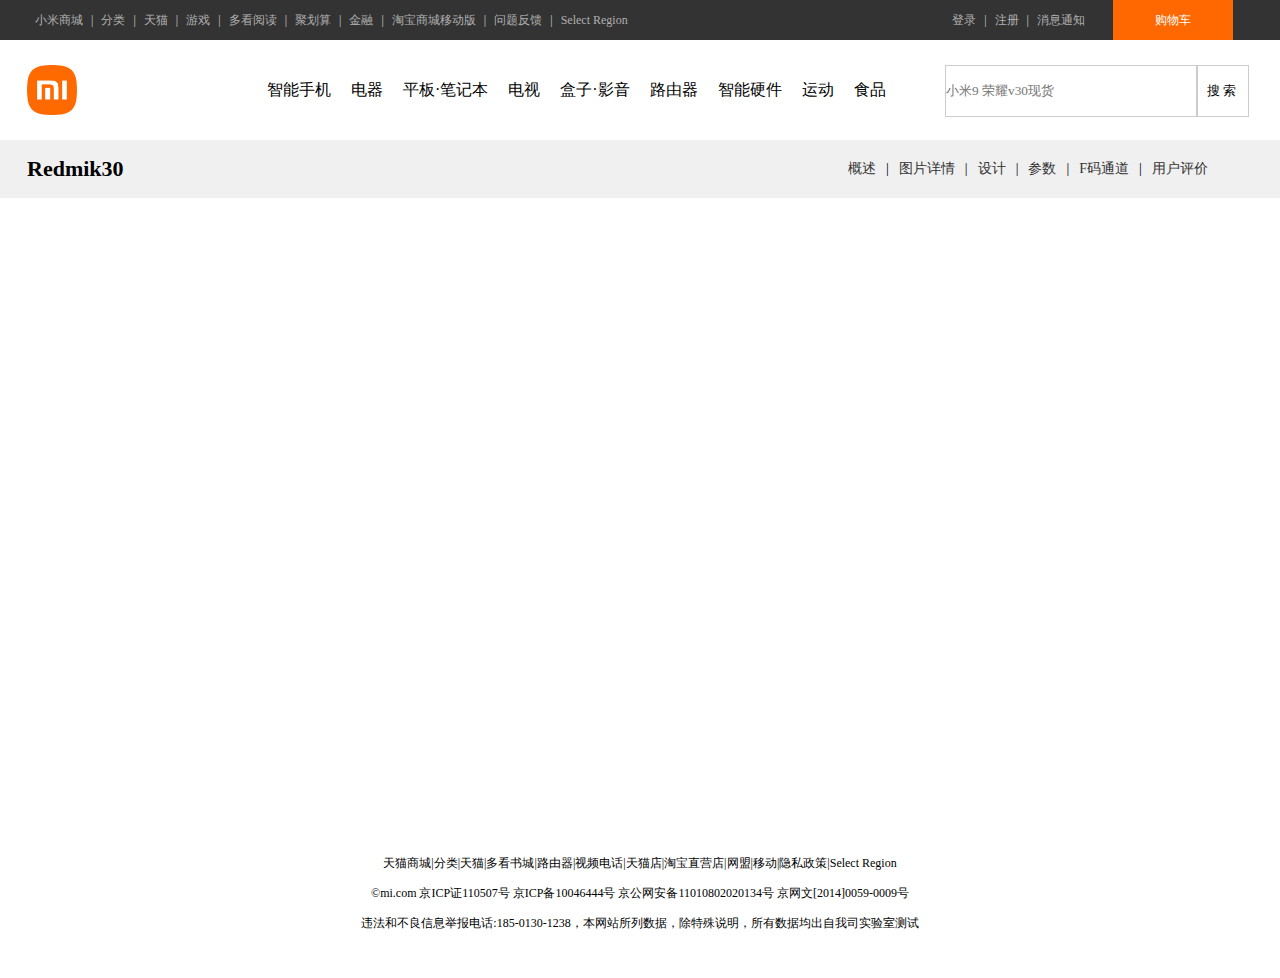
==== mi/pages/detailPage.html @ 3dbdfc81 "12.21提交" ====
<!DOCTYPE html>
<html>

<head>
    <meta charset="UTF-8">
    <meta name="author" content="order by dede58.com" />
    <title>详情页</title>
    <!-- 重置样式 -->
    <link rel="stylesheet" href="../css/reset.css">
    <!-- 公共样式 -->
    <link rel="stylesheet" href="../css/base.css">
    <!-- 当前页样式 -->
    <link rel="stylesheet" type="text/css" href="../css/detailPage.css">
    <!-- header main图标库 -->
    <link rel="stylesheet" href="../iconfont/iconfont.css">
    <link rel="shortcut icon" href="../icon/favicon.ico" type="image/x-icon">

    <!-- 引入footer图标库 -->
    <link rel="stylesheet" href="../iconfooter/iconfont.css">
    <script src="../iconfooter/iconfont.js"></script>
    <link rel="stylesheet" href="../css/footer.css">

</head>

<body>
    <!-- start header -->
    <header>
        <div class="top center">
            <div class="left fl">
                <ul>
                    <li><a href="javascript:;">小米商城</a></li>
                    <li>|</li>
                    <li><a href="javascript:;">分类</a></li>
                    <li>|</li>
                    <li><a href="javascript:;">天猫</a></li>
                    <li>|</li>
                    <li><a href="javascript:;">游戏</a></li>
                    <li>|</li>
                    <li><a href="javascript:;">多看阅读</a></li>
                    <li>|</li>
                    <li><a href="javascript:;">聚划算</a></li>
                    <li>|</li>
                    <li><a href="javascript:;">金融</a></li>
                    <li>|</li>
                    <li><a href="javascript:;">淘宝商城移动版</a></li>
                    <li>|</li>
                    <li><a href="javascript:;">问题反馈</a></li>
                    <li>|</li>
                    <li><a href="javascript:;">Select Region</a></li>
                    <div class="clear"></div>
                </ul>
            </div>
            <div class="right fr">
                <div class="gouwuche fr"><a href="">购物车</a></div>
                <div class="fr">
                    <ul>
                        <li><a href="./login.html" target="_blank">登录</a></li>
                        <li>|</li>
                        <li><a href="./register.html" target="_blank">注册</a></li>
                        <li>|</li>
                        <li><a href="javascript:;">消息通知</a></li>
                    </ul>
                </div>
                <div class="clear"></div>
            </div>
            <div class="clear"></div>
        </div>
    </header>
    <!--end header -->

    <!-- start banner_x -->
    <div class="banner_x center">
        <a href="./index.html" target="_blank">
            <div class="logo fl"></div>
        </a>
        <a href="">
            <div class="ad_top fl"></div>
        </a>
        <div class="nav fl">
            <ul>
                <li><a href="">智能手机</a></li>
                <li><a href="">电器</a></li>
                <li><a href="">平板·笔记本</a></li>
                <li><a href="">电视</a></li>
                <li><a href="">盒子·影音</a></li>
                <li><a href="">路由器</a></li>
                <li><a href="">智能硬件</a></li>
                <li><a href="">运动</a></li>
                <li><a href="">食品</a></li>
            </ul>
        </div>
        <div class="search fr">
            <form action="" method="post">
                <div class="text fl">
                    <input type="text" class="shuru" placeholder="小米9&nbsp;荣耀v30现货">
                </div>
                <div class="submit fl">
                    <input type="submit" class="sousuo" value="搜索" />
                </div>
                <div class="clear"></div>
            </form>
            <div class="clear"></div>
        </div>
    </div>
    <!-- end banner_x -->


    <!-- xiangqing -->
    <form action="post" method="">
        <div class="xiangqing">
            <div class="neirong w">
                <div class="xiaomi6 fl">Redmik30</div>
                <nav class="fr">
                    <li><a href="">概述</a></li>
                    <li>|</li>
                    <li><a href="">图片详情</a></li>
                    <li>|</li>
                    <li><a href="">设计</a></li>
                    <li>|</li>
                    <li><a href="">参数</a></li>
                    <li>|</li>
                    <li><a href="">F码通道</a></li>
                    <li>|</li>
                    <li><a href="">用户评价</a></li>
                    <div class="clear"></div>
                </nav>
                <div class="clear"></div>
            </div>
        </div>

        <div class="jieshao mt20 w">
            <!-- <div class="left fl"><img src="../images/big1.jpg" style="width: 560px; height: 560px;"></div>
            <div class="right fr">
                <div class="h3 ml20 mt20">Redmik30</div>
                <div class="jianjie mr40 ml20 mt10">6400万四摄，120Hz流速屏 / 骁龙730 旗舰处理器，8GB 大内存，最大可选256GB 闪存 / 20:9" 双孔屏 / 康宁五代大猩猩玻璃/铜管液冷散热</div>
                <div class="jiage ml20 mt10">2199.00元</div>
                <div class="ft20 ml20 mt20">选择版本</div>
                <div class="xzbb ml20 mt10">
                    <div class="banben fl">
                        <a>
                            <span>全网通版 6GB+128GB </span>
                            <span>1699元</span>
                        </a>
                    </div>
                    <div class="banben fr">
                        <a>
                            <span>全网通版 8GB+128GB</span>
                            <span>2899元</span>
                        </a>
                    </div>
                    <div class="clear"></div>
                </div>
                <div class="ft20 ml20 mt20">选择颜色</div>
                <div class="xzbb ml20 mt10">
                    <div class="banben fl">
                        <a>
                            <span class="yuandian"></span>
                            <span>深海微光 </span>

                        </a>
                    </div>
                    <div class="banben fr">
                        <a>
                            <span class="yuandian"></span>
                            <span>花影惊鸿</span>

                        </a>
                    </div>
                    <div class="clear"></div>
                </div>
                <div class="xqxq mt20 ml20">
                    <div class="top1 mt10">
                        <div class="left1 fl">Redmik30 全网通版 8GB内存 256GB 深海微光</div>
                        <div class="right1 fr">2199.00元</div>
                        <div class="clear"></div>
                    </div>
                    <div class="bot mt20 ft20 ftbc">总计:2199元</div>
                </div>
                <div class="xiadan ml20 mt20">
                    <input class="jrgwc" type="button" name="jrgwc" value="立即选购" />
                    <input class="jrgwc" type="button" name="jrgwc" value="加入购物车" />

                </div>
            </div> -->
            <div class="clear"></div>
        </div>
    </form>
    <!-- footer -->
    <footer class="mt20 center">

        <div class="mt20">天猫商城|分类|天猫|多看书城|路由器|视频电话|天猫店|淘宝直营店|网盟|移动|隐私政策|Select Region</div>
        <div>©mi.com 京ICP证110507号 京ICP备10046444号 京公网安备11010802020134号 京网文[2014]0059-0009号</div>
        <div>违法和不良信息举报电话:185-0130-1238，本网站所列数据，除特殊说明，所有数据均出自我司实验室测试</div>

    </footer>
    <script src="../js/axios.js"></script>

    <script src="../js/detailPage.js"></script>
</body>

</html>
---- mi/css/base.css ----
/* 公共样式 */
  .clearfix::before,
  .clearfix::after{
	  content: '';
	  display: table;
	  clear: both;
  }
  
  .w {
      width:1226px;
      
  }

.icon {
  width: 1.30em;
  height: 1.30em;
  vertical-align: -0.15em;
  fill: currentColor;
  overflow: hidden;
  padding-right: 7px;
}

.pos-r{position:relative;}
.pos-a{position:absolute;}

.fs12{font-size:12px;}
.fs14{font-size:14px;}
.fs16{font-size:16px;}
.fs18{font-size:18px;}
.fs20{font-size:20px;}
---- mi/css/detailPage.css ----
* {
    margin: 0;
    padding: 0;
    text-decoration: none;
    list-style-type: none;
    font-family: Times New Roman;
}

img {
    border: none;
}

a {
    border: none;
    text-decoration: none;
    color: #000;
}

.border {
    border: 1px solid red;
}

.center {
    margin: 0 auto;
}

.w {
    width: 1226px;
    margin: 0 auto;
}

.fl {
    float: left;
}

.fr {
    float: right;
}

.clear {
    clear: both;
}

.mt20 {
    margin-top: 20px;
}

.mt10 {
    margin-top: 10px;
}

.ml20 {
    margin-left: 20px;
}

.ml40 {
    margin-left: 40px;
}

.mr40 {
    margin-right: 40px;
}

.mb20 {
    margin-bottom: 20px;
}

.border2 {
    border: 2px solid #ff6700;
}

.ft20 {
    font-size: 20px;
}

.ftbc {
    color: #ff6700;
    font-weight: bold;
}

.pr {
    padding-right: 40px;
}

.h3 {
    font-size: 22px;
    font-weight: bold;
}


/*header*/

header {
    width: 100%;
    height: 40px;
    background: #333
}

header .top {
    width: 1226px;
    height: 40px;
    line-height: 40px;
}

header .top .left ul li {
    float: left;
    font-size: 12px;
    color: #ccc;
}

header .top .left ul li a {
    display: block;
    padding: 0 8px;
    font-size: 12px;
    font-family: Times New Roman;
    color: #b0b0b0;
}

header .top .left ul li a:hover {
    color: #fff;
}

header .top .right ul li {
    float: left;
    font-size: 12px;
    color: #ccc;
}

header .top .right ul li a {
    display: block;
    padding: 0 8px;
    font-size: 12px;
    font-family: Times New Roman;
    color: #b0b0b0;
}

header .top .right ul li a:hover {
    color: #fff;
}

header .top .right .gouwuche a {
    color: #fff;
}

header .top .right .gouwuche {
    margin: 0 20px;
    background: #424242;
    width: 120px;
    text-align: center;
    font-size: 12px;
    cursor: pointer;
    background: #ff6700;
    color: #fff;
}

header .top .right .gouwuche:hover {
    color: #000;
    background: #666;
}

.banner_x {
    width: 1226px;
    height: 100px;
}

.banner_x .logo {
    background: url('../images/logo-mi.png') no-repeat center center;
    background-size: 100% 100%;
    width: 50px;
    height: 50px;
    margin-top: 25px;
}

.banner_x .ad_top {
    width: 180px;
    height: 100px;
    /* background: url('../image/yyymix.gif') no-repeat center center; */
}

.banner_x .nav ul li {
    float: left;
    height: 100px;
    line-height: 100px;
}

.banner_x .nav ul li a {
    display: inline-block;
    color: #000;
    font-size: 16px;
    padding: 0 10px;
}

.banner_x .nav ul li a:hover {
    color: rgb(255, 103, 0);
}

.banner_x .search {
    width: 308px;
    height: 100px;
    line-height: 100px;
}

.banner_x .search .text {
    width: 250px;
    height: 50px;
    line-height: 50px;
    font-size: 12px;
    margin-top: 25px;
    border: 1px solid #ccc;
}

.banner_x .search .text:hover {
    border-color: #ff6700;
}

.banner_x .search .text .shuru {
    border: none;
    width: 250px;
    height: 50px;
}

.banner_x .search .submit {
    width: 50px;
    height: 50px;
    line-height: 50px;
    text-align: center;
    font-size: 12px;
    margin-top: 25px;
    border: 1px solid #ccc;
}

.banner_x .search .submit .sousuo {
    letter-spacing: 3px;
    text-align: center;
    width: 50px;
    height: 50px;
    border: none;
    background: none;
    cursor: pointer;
}

.banner_x .search .submit:hover {
    border-color: #ff6700;
    color: #ff6700;
}


/*banner_y*/

.banner_y {
    width: 1226px;
    height: 460px;
    background: url('../image/banner2.jpg') no-repeat;
}

.banner_y .nav {
    width: 234px;
    height: 460px;
    background: rgb(12, 12, 19);
}

.banner_y .nav ul {
    padding: 20px 0;
    position: relative;
}

.banner_y .nav ul li {
    display: block;
    width: 174px;
    height: 40px;
    line-height: 40px;
    font-size: 14px;
    padding: 0 30px;
}

.banner_y .nav ul li .pop {
    width: 800px;
    height: 460px;
    background: #fff;
    position: absolute;
    left: 234px;
    top: 0px;
    display: none;
}

.banner_y .nav ul li:hover .pop {
    display: block;
    box-shadow: 2px 3px 5px #ccc;
    border-top: 1px solid #ccc;
}

.banner_y .nav ul li .pop .left {
    width: 265px;
    height: 460px;
    background: #fff;
}

.banner_y .nav ul li .pop .left div {
    margin-bottom: 3px;
}

.banner_y .nav ul li .pop .left .xuangou_left {
    height: 40px;
    line-height: 40px;
    font-size: 14px;
    margin-left: 10px;
    margin-top: 20px;
}

.banner_y .nav ul li .pop .left .xuangou_left a {
    color: #000;
}

.banner_y .nav ul li .pop .left .xuangou_left a img {
    vertical-align: middle;
}

.banner_y .nav ul li .pop .left .xuangou_left a span {
    display: inline-block;
    margin-left: 10px;
    font-size: 14px;
}

.banner_y .nav ul li .pop .left .xuangou_left a span:hover {
    color: #ff6700;
}

.banner_y .nav ul li .pop .left .xuangou_right {
    margin-top: 25px;
    height: 40px;
    line-height: 40px;
}

.banner_y .nav ul li .pop .left .xuangou_right a {
    display: block;
    width: 60px;
    line-height: 24px;
    height: 24px;
    text-align: center;
    font-size: 12px;
    color: #ff6700;
    border: 1px solid #ff6700;
}

.banner_y .nav ul li .pop .left .xuangou_right a:hover {
    display: block;
    background: #ff6700;
    color: #fff;
}

.banner_y .nav ul li .pop .ctn {
    width: 265px;
    height: 460px;
}

.banner_y .nav ul li .pop .ctn div {
    margin-bottom: 3px;
}

.banner_y .nav ul li .pop .ctn .xuangou_left {
    height: 40px;
    line-height: 40px;
    font-size: 14px;
    margin-left: 10px;
    margin-top: 20px;
}

.banner_y .nav ul li .pop .ctn .xuangou_left a {
    color: #000;
}

.banner_y .nav ul li .pop .ctn .xuangou_left a img {
    vertical-align: middle;
}

.banner_y .nav ul li .pop .ctn .xuangou_left a span {
    display: inline-block;
    margin-left: 10px;
    font-size: 14px;
}

.banner_y .nav ul li .pop .ctn .xuangou_left a span:hover {
    color: #ff6700;
}

.banner_y .nav ul li .pop .ctn .xuangou_right {
    margin-top: 25px;
    height: 40px;
    line-height: 40px;
}

.banner_y .nav ul li .pop .ctn .xuangou_right a {
    display: block;
    width: 60px;
    line-height: 24px;
    height: 24px;
    text-align: center;
    font-size: 12px;
    color: #ff6700;
    border: 1px solid #ff6700;
}

.banner_y .nav ul li .pop .ctn .xuangou_right a:hover {
    display: block;
    background: #ff6700;
    color: #fff;
}

.banner_y .nav ul li .pop .right {
    width: 265px;
    height: 460px;
    margin-right: 5px;
}

.banner_y .nav ul li .pop .right div {
    margin-bottom: 3px;
}

.banner_y .nav ul li .pop .right .xuangou_left {
    height: 40px;
    line-height: 40px;
    font-size: 14px;
    margin-left: 10px;
    margin-top: 20px;
}

.banner_y .nav ul li .pop .right .xuangou_left a {
    color: #000;
}

.banner_y .nav ul li .pop .right .xuangou_left a img {
    vertical-align: middle;
}

.banner_y .nav ul li .pop .right .xuangou_left a span {
    display: inline-block;
    margin-left: 10px;
    font-size: 14px;
}

.banner_y .nav ul li .pop .right .xuangou_left a span:hover {
    color: #ff6700;
}

.banner_y .nav ul li .pop .right .xuangou_right {
    margin-top: 25px;
    height: 40px;
    line-height: 40px;
}

.banner_y .nav ul li .pop .right .xuangou_right a {
    display: block;
    width: 60px;
    line-height: 24px;
    height: 24px;
    text-align: center;
    font-size: 12px;
    color: #ff6700;
    border: 1px solid #ff6700;
}

.banner_y .nav ul li .pop .right .xuangou_right a:hover {
    display: block;
    background: #ff6700;
    color: #fff;
}

.banner_y .nav ul li:hover {
    background: #ff6700;
}

.banner_y .nav ul li a {
    display: inline-block;
    margin-left: 10px;
    color: #fff;
}

.tlinks {
    text-indent: -9999px;
    height: 0;
    line-height: 0;
    font-size: 0;
    overflow: hidden;
}

.xiangqing {
    width: 100%;
    height: 58px;
    background: rgb(240, 240, 240);
}

.xiangqing .neirong {
    height: 58px;
    width: 1226px;
}

.xiangqing .neirong .xiaomi6 {
    width: 300px;
    height: 58px;
    line-height: 58px;
    font-size: 22px;
    font-weight: bold;
}

.xiangqing .neirong nav {
    display: inline-block;
    width: 410px;
    height: 58px;
    line-height: 58px;
}

.xiangqing .neirong nav li {
    font-size: 14px;
    float: left;
    display: block;
    margin: 0px 5px;
}

.xiangqing .neirong nav li a {
    color: #333;
    font-size: 14px;
}

.xiangqing .neirong nav li a:hover {
    color: #ff6700;
}


/*jieshao*/

.jieshao {
    height: 560px;
}

.jieshao .left {
    width: 560px;
    height: 560px;
    border: 1px solid #ccc;
}

.jieshao .right {
    width: 620px;
    background: rgb(248, 248, 248);
    height: 600px;
}

.jieshao .right .jianjie {
    font-size: 14px;
    color: rgb(176, 176, 176);
    line-height: 20px;
}

.jieshao .right .jiage {
    font-size: 18px;
    color: #ff6700;
    font-weight: bold;
}

.jieshao .right .xzbb {
    height: 58px;
    line-height: 58px;
}

.jieshao .right .xzbb .banben {
    height: 58px;
    line-height: 58px;
    width: 278px;
    cursor: pointer;
    margin-right: 5px;
    border: 1px solid #bbb;
}

.jieshao .right .xzbb .banben a {
    display: block;
    font-size: 18px;
    color: #000;
    padding: 0 10px;
}

.jieshao .right .xzbb .banben a span {
    display: inline-block;
    margin-right: 10px;
}

.jieshao .right .xzbb .banben a:hover {
    color: #ff6700;
}

.jieshao .right .xzbb .banben:hover {
    border: 1px solid #ff6700;
}

.jieshao .right .xzbb .banben a .yuandian {
    display: inline-block;
    height: 15px;
    width: 15px;
    border-radius: 50%;
    background: #000;
    margin-left: 80px;
}

.jieshao .left .xzbb .banben1 {
    height: 58px;
    line-height: 58px;
    width: 278px;
    cursor: pointer;
    margin-right: 5px;
    border: 1px solid #bbb;
}

.jieshao .left .xzbb .banben1 a {
    display: block;
    font-size: 18px;
    color: #000;
    padding: 0 10px;
}

.jieshao .left .xzbb .banben1 a span {
    display: inline-block;
    margin-right: 10px;
}

.jieshao .left .xzbb .banben1 a:hover {
    color: #ff6700;
}

.jieshao .left .xzbb .banben1:hover {
    border: 1px solid #ff6700;
}

.jieshao .left .xzbb .banben1 a .yuandian {
    display: inline-block;
    height: 15px;
    width: 15px;
    border-radius: 50%;
    background: #000;
    margin-left: 80px;
}


/*选取详情*/

.xqxq {
    height: 80px;
    width: 555px;
    background: rgb(255, 255, 255);
    padding: 20px;
}


/*是否下单*/

.xiadan {
    height: 50px;
    line-height: 50px;
}

.xiadan .jrgwc {
    height: 50px;
    width: 200px;
    border: none;
    background: #ff6700;
    color: #fff;
    font-size: 18px;
    font-weight: bold;
    cursor: pointer;
    margin-right: 50px;
}

.xiadan .jrgwc:hover {
    border: 1px solid #fff;
}

footer {
    width: 100%;
    height: 120px;
    line-height: 30px;
    text-align: center;
    font-size: 12px;
    background: rgb(250, 250, 250);
    padding: 30px 0;
}
---- mi/iconfont/iconfont.css ----
@font-face {
  font-family: "iconfont"; /* Project id 2749209 */
  src: url('iconfont.woff2?t=1629818079206') format('woff2'),
       url('iconfont.woff?t=1629818079206') format('woff'),
       url('iconfont.ttf?t=1629818079206') format('truetype');
}

.iconfont {
  font-family: "iconfont" !important;
  font-size: 16px;
  font-style: normal;
  -webkit-font-smoothing: antialiased;
  -moz-osx-font-smoothing: grayscale;
}

.icon-xin:before {
  content: "\e6cd";
}

.icon-cha:before {
  content: "\e61e";
}

.icon-jiadian:before {
  content: "\e633";
}

.icon-shoubiao:before {
  content: "\e616";
}

.icon-tubiaoCSban-:before {
  content: "\e608";
}

.icon-chongdianqi:before {
  content: "\e602";
}

.icon-shipin:before {
  content: "\e6bc";
}

.icon-jiqiren:before {
  content: "\e85b";
}

.icon-xinxi:before {
  content: "\e65e";
}

.icon-dingwei:before {
  content: "\e642";
}

.icon-15tianwuliyoutuihuo:before {
  content: "\e606";
}

.icon-gongju:before {
  content: "\e615";
}

.icon-youjiantou:before {
  content: "\e61b";
}

.icon-weixin1:before {
  content: "\e61c";
}

.icon-liwu:before {
  content: "\e622";
}

.icon-left:before {
  content: "\e64f";
}

.icon-right:before {
  content: "\e655";
}

.icon-shouji:before {
  content: "\e63e";
}

.icon-tick:before {
  content: "\e605";
}

.icon-mimayincang:before {
  content: "\e63a";
}

.icon-kefu:before {
  content: "\e6ab";
}

.icon-zhaoshangxiaochengxu-mimakejian:before {
  content: "\e62f";
}

.icon-shipinbofang-:before {
  content: "\e693";
}

.icon-yonghu:before {
  content: "\e65b";
}

.icon-top:before {
  content: "\e61d";
}

.icon-7tiantuihuanhuo:before {
  content: "\e61f";
}

.icon-xiala:before {
  content: "\e6bb";
}

.icon-weibo:before {
  content: "\ea8c";
}

.icon-right-circle-fill:before {
  content: "\eb22";
}

.icon-qq:before {
  content: "\e601";
}

.icon-weibo1:before {
  content: "\e619";
}

.icon-weixin:before {
  content: "\e61a";
}

.icon-zhifubao:before {
  content: "\e607";
}

.icon-F:before {
  content: "\e600";
}

.icon-xiaomi:before {
  content: "\e661";
}

.icon-SIMqiaguanli:before {
  content: "\e614";
}

.icon-zhong:before {
  content: "\e641";
}

.icon-huafeichongzhi:before {
  content: "\e60a";
}

.icon-gouwuche:before {
  content: "\e668";
}

.icon-sousuo:before {
  content: "\e66c";
}

.icon-ziyuan:before {
  content: "\e610";
}

.icon-huishuai:before {
  content: "\e62b";
}
---- mi/iconfooter/iconfont.css ----
@font-face {
  font-family: "iconfont"; /* Project id 2818560 */
  src: url('iconfont.woff2?t=1631840190316') format('woff2'),
       url('iconfont.woff?t=1631840190316') format('woff'),
       url('iconfont.ttf?t=1631840190316') format('truetype');
}

.iconfont {
  font-family: "iconfont" !important;
  font-size: 16px;
  font-style: normal;
  -webkit-font-smoothing: antialiased;
  -moz-osx-font-smoothing: grayscale;
}

.icon-weibo:before {
  content: "\e63d";
}

.icon-weixin:before {
  content: "\e62c";
}

.icon-icon-test:before {
  content: "\e619";
}

.icon-15tianwuliyoutuihuo:before {
  content: "\e606";
}

.icon-7tiantuihuan:before {
  content: "\e607";
}

.icon-didian:before {
  content: "\e603";
}

.icon-gongju:before {
  content: "\e69d";
}

.icon-liwu:before {
  content: "\ec99";
}
---- mi/css/footer.css ----
footer {
    background-color: #fff;
}

footer .f-service {
    margin: 0 auto;
}

footer .f-service .list-service {
    padding: 27px 0;
    display: flex;
    align-items: center;
    border-bottom: 1px solid #e0e0e0;
}

footer .f-service .list-service li {
    /* flex: row nowrap; */
    width: 20%;
    height: 25px;
    line-height: 25px;
    box-sizing: border-box;
    border-left: 1px solid #e0e0e0;
    font-size: 16px;
    text-align: center;
}

footer .f-service .list-service li a {
    color: #616161;
}

footer .f-service .list-service li:hover a {
    color: #ff6700;
}

footer .f-link {
    padding: 40px 0;
}

footer .f-link dl {
    float: left;
    width: 160px;
}

footer .f-link dl dt {
    margin-bottom: 26px;
    line-height: 1.25;
}

footer .f-link dl dd {
    margin: 10px 0;
    font-size: 12px;
}

footer .f-link dl dd a {
    color: #424242;
}

footer .f-link dl dd a:hover {
    color: #ff6700;
}

footer .f-service .col-tel {
    width: 251px;
    text-align: center;
    border-left: 1px solid #e0e0e0;
    display: flex;
    flex-direction: column;
    align-items: center;
}

footer .f-service .f-link .col-tel .phone {
    font-size: 22px;
    line-height: 1;
    color: #ff6700;
}

footer .f-service .f-link .col-tel .f-btn {
    width: 118px;
    height: 28px;
    line-height: 28px;
    cursor: pointer;
    border: 1px solid #ff6700;
    color: #ff6700;
}

footer .f-service .f-link .col-tel .f-btn:hover {
    background: #ff6700;
    color: #fff;
}

footer .f-service .f-link .col-tel p {
    margin-bottom: 5px;
}

footer .f-service .f-link .col-tel .follow {
    margin-top: 10px;
    height: 24px;
    line-height: 24px;
}

footer .f-service .f-link .col-tel .follow i {
    vertical-align: middle;
    font-size: 24px;
    margin-left: 4px;
}

footer .f-service .f-link .col-tel .follow i:hover {
    color: #ff6700;
    cursor: pointer;
}

footer .f-service .f-link .col-tel .follow img {
    width: 126px;
    height: 126px;
    vertical-align: middle;
    position: absolute;
    top: 28px;
    left: 48px;
}

footer .f-info {
    padding-top: 30px;
}

footer .f-info .logo {
    width: 56px;
    height: 56px;
    margin-right: 10px;
    background: url(../images/logo-mi2.png) no-repeat center/100% 100%;
}

footer .f-info .f-sites .sites a {
    color: #757575;
}

footer .f-info .f-sites .sites a:hover {
    color: #ff6700;
}

footer .f-info .f-sites .f-copy {
    color: #b0b0b0;
}

footer .f-info .f-sites .f-copy a {
    color: #b0b0b0;
}

footer .f-info .f-sites .f-copy a:hover {
    color: #ff6700;
}

footer .f-info .sites-pic img {
    height: 28px;
}

footer .f-service .slogan {
    height: 20px;
    margin: 30px auto;
    background: url(../images/slogan2020.png) no-repeat center 0;
}
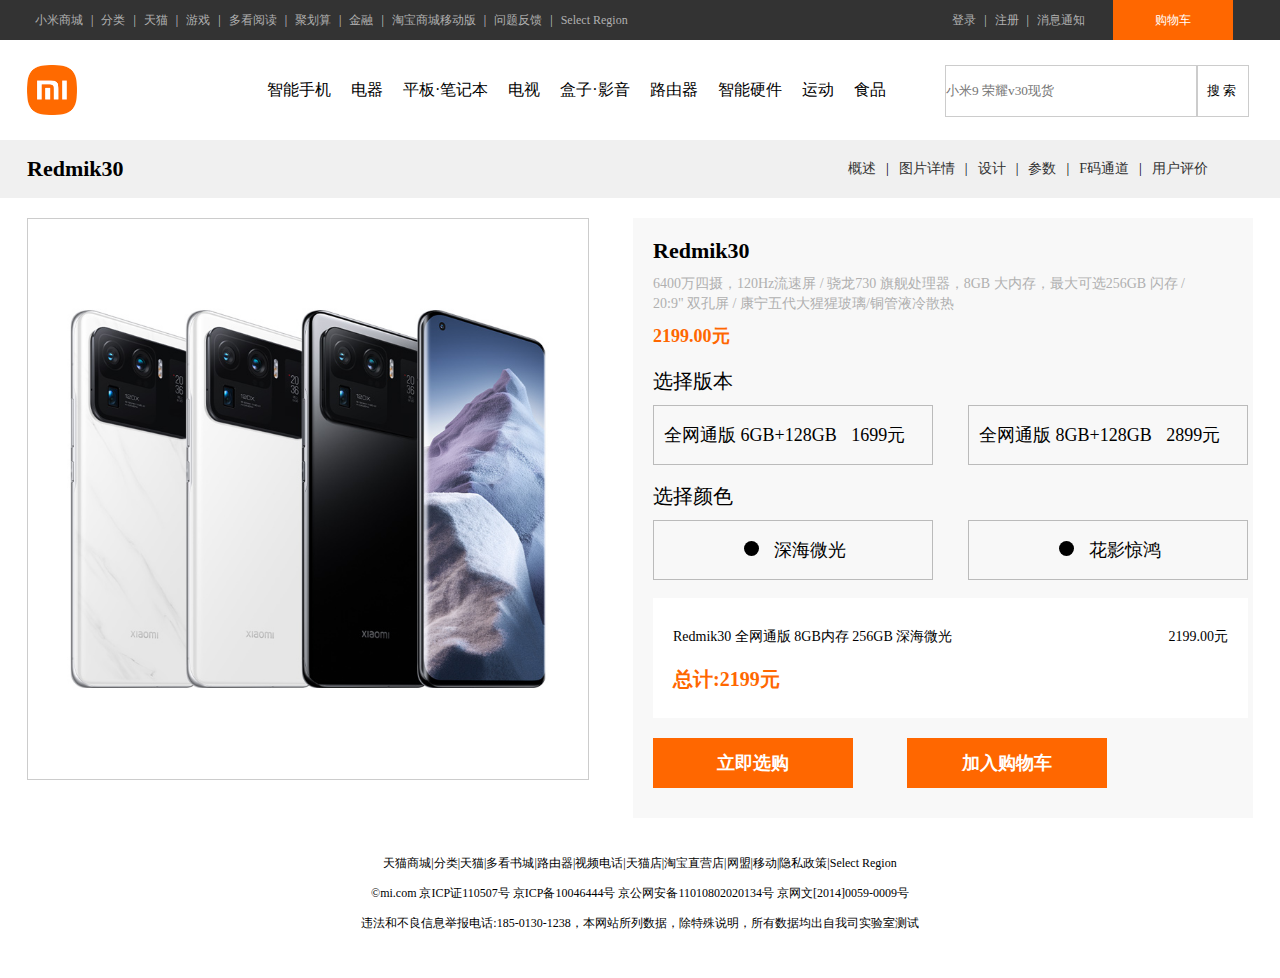
==== commit e276a95b: "12.22提交" ====
--- a/mi/pages/detailPage.html
+++ b/mi/pages/detailPage.html
@@ -51,7 +51,7 @@
                 </ul>
             </div>
             <div class="right fr">
-                <div class="gouwuche fr"><a href="">购物车</a></div>
+                <div class="gouwuche fr"><a href="./shoppingCart.html">购物车</a></div>
                 <div class="fr">
                     <ul>
                         <li><a href="./login.html" target="_blank">登录</a></li>
@@ -129,7 +129,7 @@
         </div>
 
         <div class="jieshao mt20 w">
-            <!-- <div class="left fl"><img src="../images/big1.jpg" style="width: 560px; height: 560px;"></div>
+            <div class="left fl"><img src="../images/big1.jpg" style="width: 560px; height: 560px;"></div>
             <div class="right fr">
                 <div class="h3 ml20 mt20">Redmik30</div>
                 <div class="jianjie mr40 ml20 mt10">6400万四摄，120Hz流速屏 / 骁龙730 旗舰处理器，8GB 大内存，最大可选256GB 闪存 / 20:9" 双孔屏 / 康宁五代大猩猩玻璃/铜管液冷散热</div>
@@ -181,7 +181,7 @@
                     <input class="jrgwc" type="button" name="jrgwc" value="加入购物车" />
 
                 </div>
-            </div> -->
+            </div>
             <div class="clear"></div>
         </div>
     </form>
